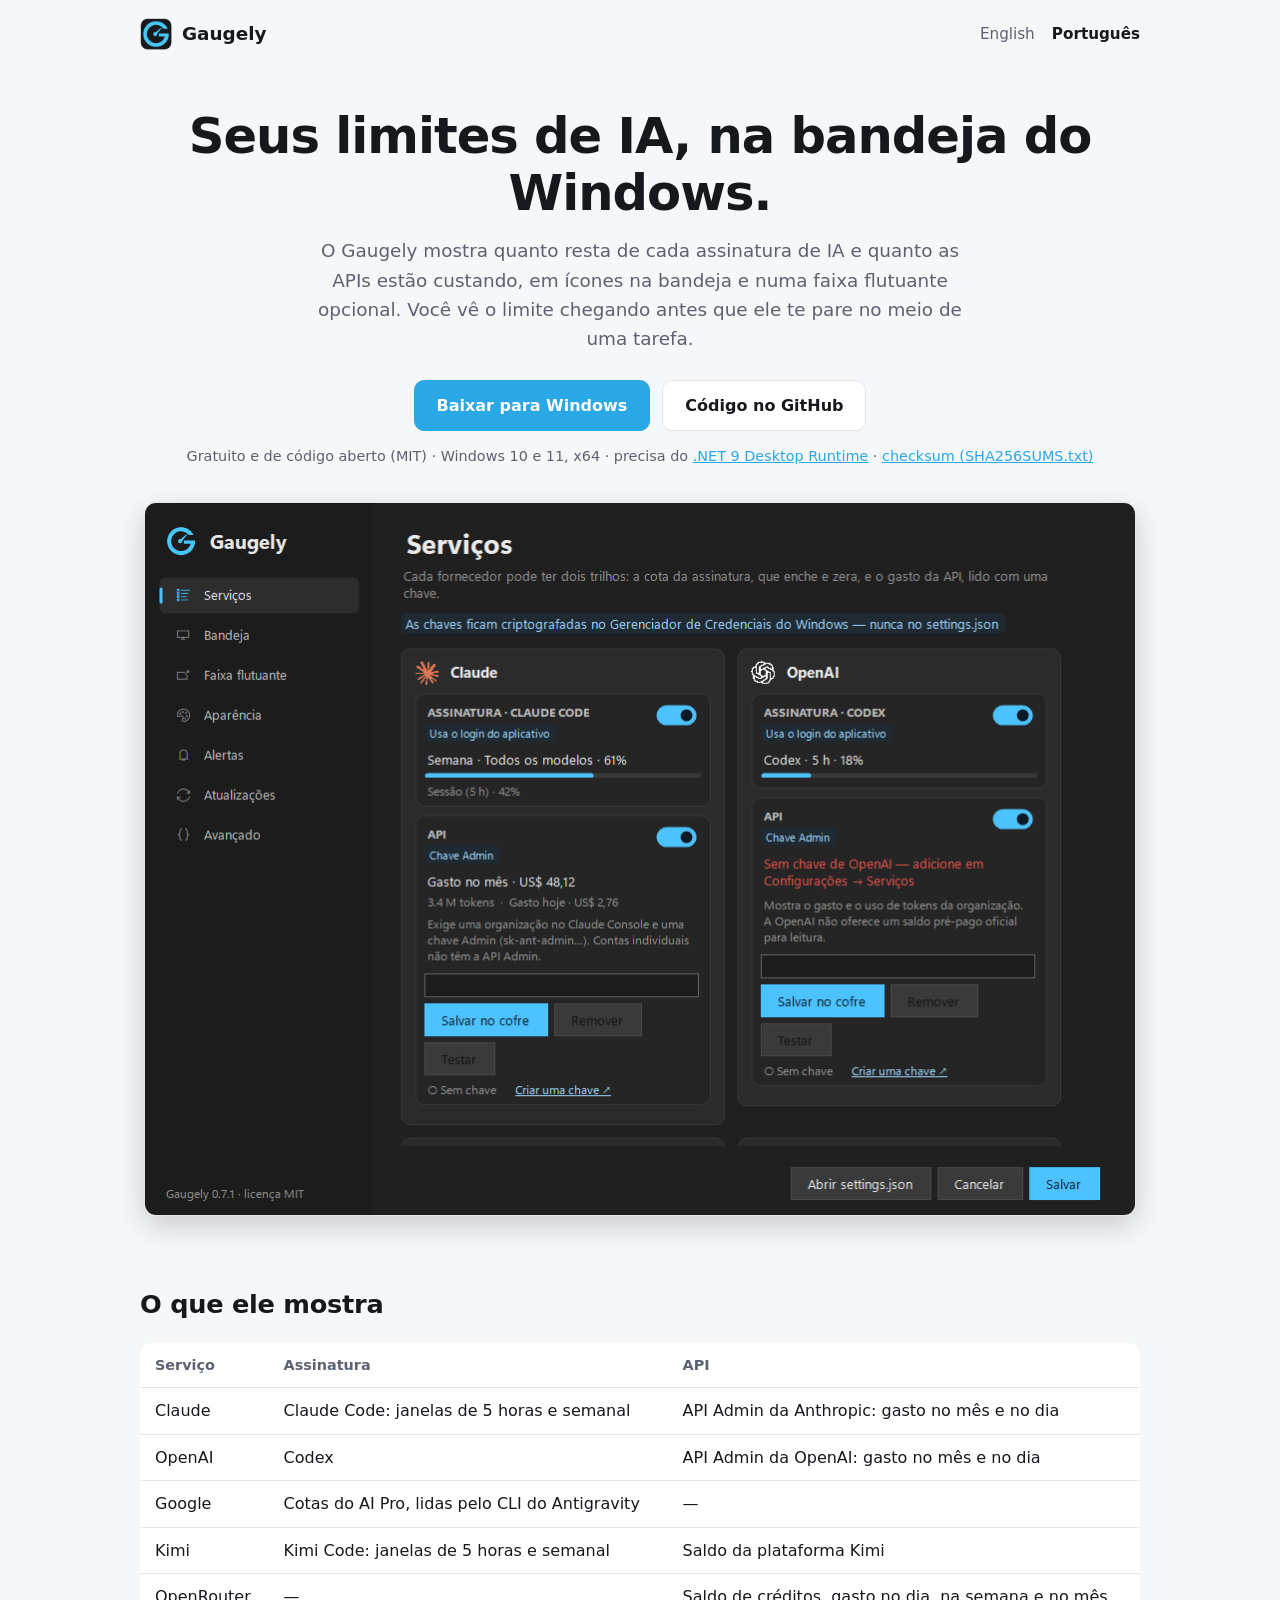
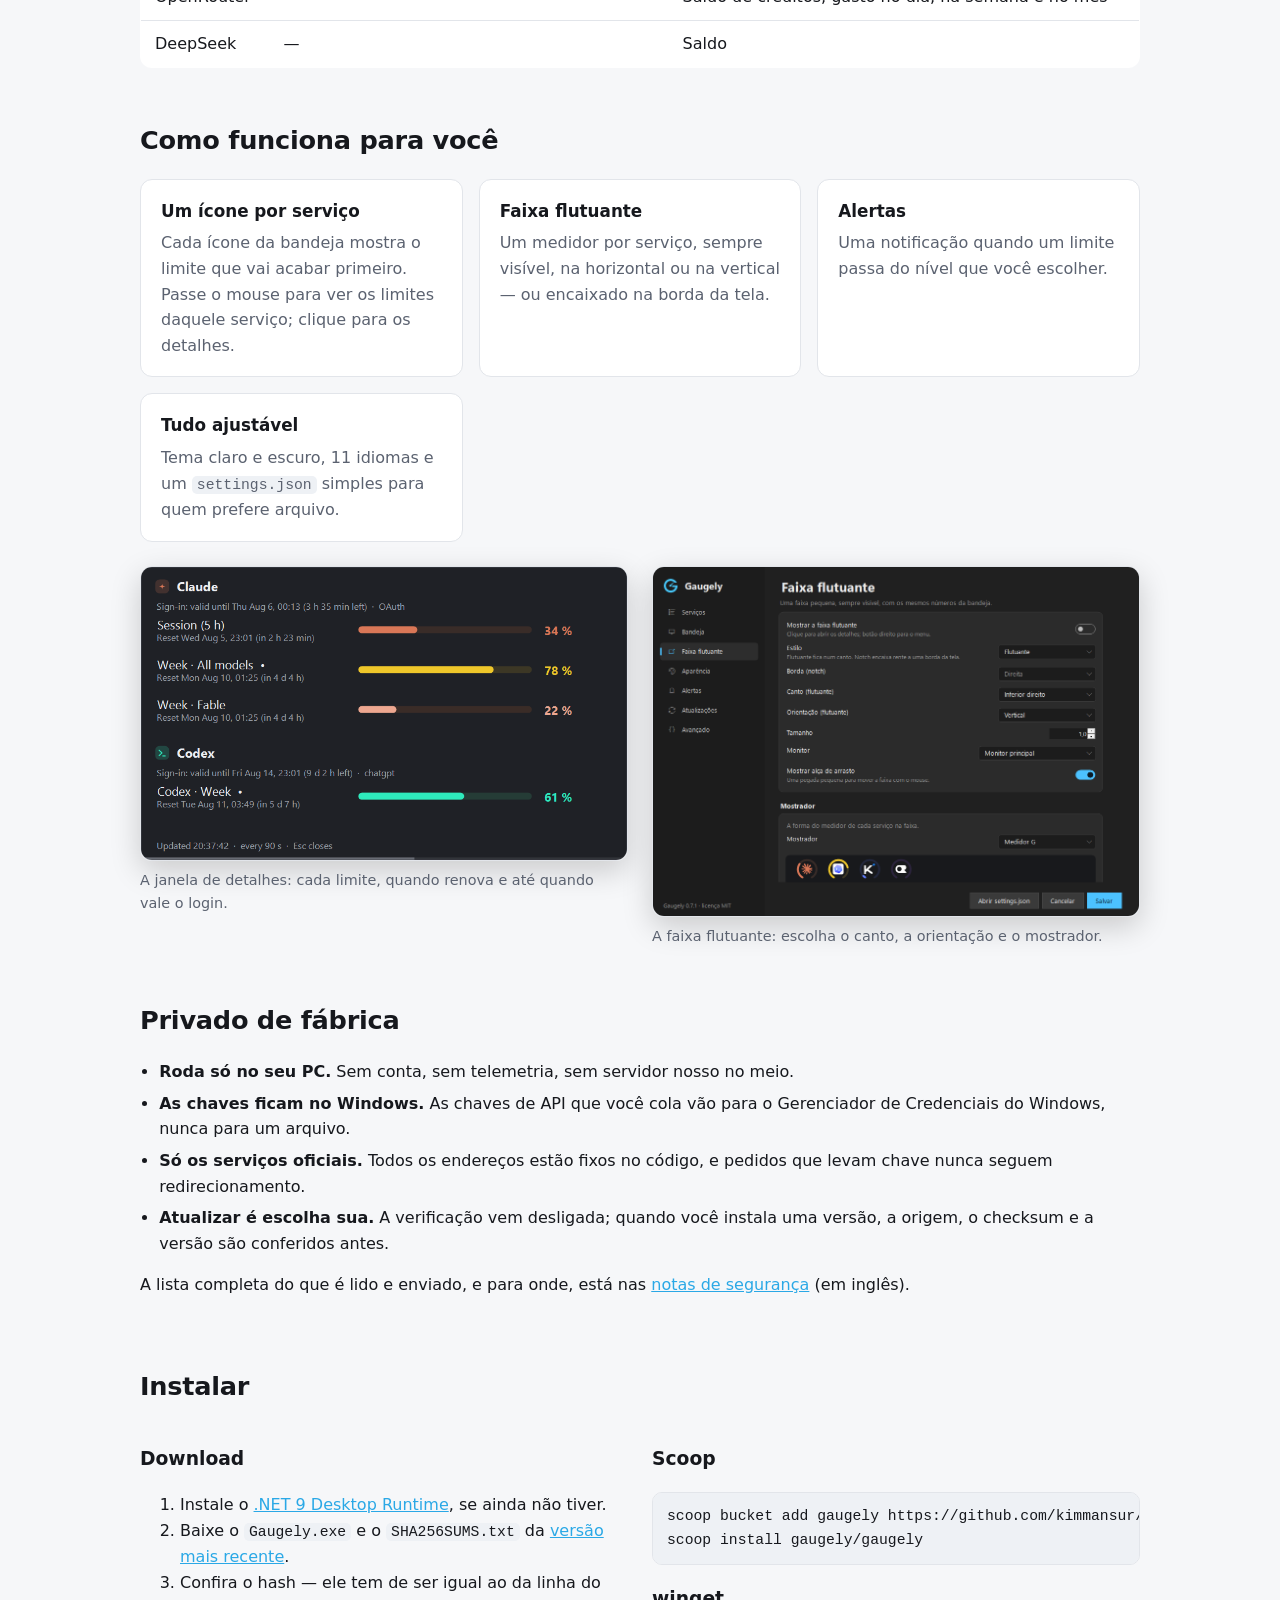
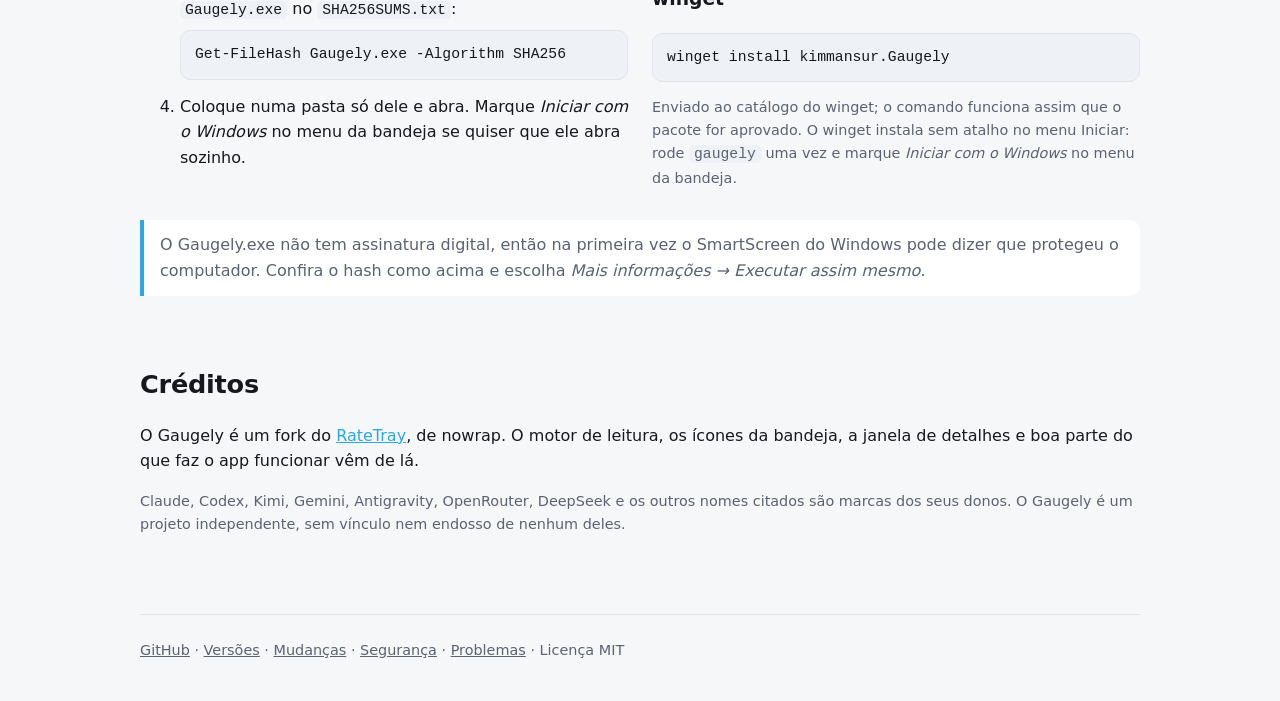
==== site/pt/index.html @ e172b6eb "Project site for GitHub Pages and a Scoop bucket" ====
<!doctype html>
<html lang="pt-BR">
<head>
  <meta charset="utf-8">
  <meta name="viewport" content="width=device-width, initial-scale=1">
  <title>Gaugely — limites de uso e gasto com IA na bandeja do Windows</title>
  <meta name="description" content="O Gaugely mostra quanto resta dos limites do Claude Code, Codex, Kimi Code e Antigravity, e quanto você gasta nas APIs da Anthropic, OpenAI, Kimi, OpenRouter e DeepSeek, na bandeja do Windows. Gratuito e de código aberto.">
  <link rel="canonical" href="https://kimmansur.github.io/gaugely/pt/">
  <link rel="alternate" hreflang="en" href="https://kimmansur.github.io/gaugely/">
  <link rel="alternate" hreflang="pt-BR" href="https://kimmansur.github.io/gaugely/pt/">
  <link rel="icon" href="../assets/img/icon.png">
  <link rel="apple-touch-icon" href="../assets/img/icon.png">
  <meta property="og:title" content="Gaugely">
  <meta property="og:description" content="Limites de uso e gasto com IA na bandeja do Windows. Gratuito e de código aberto.">
  <meta property="og:image" content="https://kimmansur.github.io/gaugely/assets/img/services.pt.png">
  <meta property="og:url" content="https://kimmansur.github.io/gaugely/pt/">
  <link rel="stylesheet" href="../assets/style.css">
</head>
<body>
  <div class="wrap">
    <header class="top">
      <a class="brand" href="./"><img src="../assets/img/icon.png" alt="" width="32" height="32">Gaugely</a>
      <nav class="lang" aria-label="Idioma">
        <a href="../" lang="en">English</a>
        <a href="./" aria-current="page" lang="pt-BR">Português</a>
      </nav>
    </header>

    <main>
      <div class="hero">
        <h1>Seus limites de IA, na bandeja do Windows.</h1>
        <p class="lead">O Gaugely mostra quanto resta de cada assinatura de IA e quanto as APIs estão custando, em ícones na bandeja e numa faixa flutuante opcional. Você vê o limite chegando antes que ele te pare no meio de uma tarefa.</p>
        <div class="actions">
          <a class="button primary" href="https://github.com/kimmansur/gaugely/releases/latest/download/Gaugely.exe">Baixar para Windows</a>
          <a class="button" href="https://github.com/kimmansur/gaugely">Código no GitHub</a>
        </div>
        <p class="fine">Gratuito e de código aberto (MIT) · Windows 10 e 11, x64 · precisa do <a href="https://dotnet.microsoft.com/download/dotnet/9.0">.NET 9 Desktop Runtime</a> · <a href="https://github.com/kimmansur/gaugely/releases/latest/download/SHA256SUMS.txt">checksum (SHA256SUMS.txt)</a></p>
        <div class="shot">
          <img src="../assets/img/services.pt.png" width="992" height="713" alt="Janela de ajustes do Gaugely, página Serviços: cartões do Claude e da OpenAI, cada um com a trilha da assinatura e a da API">
        </div>
      </div>

      <section aria-labelledby="o-que">
        <h2 id="o-que">O que ele mostra</h2>
        <div class="table-wrap">
        <table>
          <thead><tr><th scope="col">Serviço</th><th scope="col">Assinatura</th><th scope="col">API</th></tr></thead>
          <tbody>
            <tr><td>Claude</td><td>Claude Code: janelas de 5 horas e semanal</td><td>API Admin da Anthropic: gasto no mês e no dia</td></tr>
            <tr><td>OpenAI</td><td>Codex</td><td>API Admin da OpenAI: gasto no mês e no dia</td></tr>
            <tr><td>Google</td><td>Cotas do AI Pro, lidas pelo CLI do Antigravity</td><td>—</td></tr>
            <tr><td>Kimi</td><td>Kimi Code: janelas de 5 horas e semanal</td><td>Saldo da plataforma Kimi</td></tr>
            <tr><td>OpenRouter</td><td>—</td><td>Saldo de créditos, gasto no dia, na semana e no mês</td></tr>
            <tr><td>DeepSeek</td><td>—</td><td>Saldo</td></tr>
          </tbody>
        </table>
        </div>
      </section>

      <section aria-labelledby="como">
        <h2 id="como">Como funciona para você</h2>
        <div class="grid">
          <div class="card"><h3>Um ícone por serviço</h3><p>Cada ícone da bandeja mostra o limite que vai acabar primeiro. Passe o mouse para ver os limites daquele serviço; clique para os detalhes.</p></div>
          <div class="card"><h3>Faixa flutuante</h3><p>Um medidor por serviço, sempre visível, na horizontal ou na vertical — ou encaixado na borda da tela.</p></div>
          <div class="card"><h3>Alertas</h3><p>Uma notificação quando um limite passa do nível que você escolher.</p></div>
          <div class="card"><h3>Tudo ajustável</h3><p>Tema claro e escuro, 11 idiomas e um <code>settings.json</code> simples para quem prefere arquivo.</p></div>
        </div>
        <div class="two" style="margin-top:24px">
          <figure>
            <img src="../assets/img/details.png" width="840" height="507" alt="Janela de detalhes com os limites de sessão e semanal do Claude e o semanal do Codex, em barras com porcentagem e horário de renovação" loading="lazy">
            <figcaption>A janela de detalhes: cada limite, quando renova e até quando vale o login.</figcaption>
          </figure>
          <figure>
            <img src="../assets/img/widget.pt.png" width="992" height="713" alt="Janela de ajustes, página da faixa flutuante, com estilo, canto, orientação e mostrador" loading="lazy">
            <figcaption>A faixa flutuante: escolha o canto, a orientação e o mostrador.</figcaption>
          </figure>
        </div>
      </section>

      <section aria-labelledby="privacidade">
        <h2 id="privacidade">Privado de fábrica</h2>
        <ul class="checks">
          <li><strong>Roda só no seu PC.</strong> Sem conta, sem telemetria, sem servidor nosso no meio.</li>
          <li><strong>As chaves ficam no Windows.</strong> As chaves de API que você cola vão para o Gerenciador de Credenciais do Windows, nunca para um arquivo.</li>
          <li><strong>Só os serviços oficiais.</strong> Todos os endereços estão fixos no código, e pedidos que levam chave nunca seguem redirecionamento.</li>
          <li><strong>Atualizar é escolha sua.</strong> A verificação vem desligada; quando você instala uma versão, a origem, o checksum e a versão são conferidos antes.</li>
        </ul>
        <p>A lista completa do que é lido e enviado, e para onde, está nas <a href="https://github.com/kimmansur/gaugely/blob/main/SECURITY.md">notas de segurança</a> (em inglês).</p>
      </section>

      <section aria-labelledby="instalar">
        <h2 id="instalar">Instalar</h2>
        <div class="two">
          <div>
            <h3>Download</h3>
            <ol>
              <li>Instale o <a href="https://dotnet.microsoft.com/download/dotnet/9.0">.NET 9 Desktop Runtime</a>, se ainda não tiver.</li>
              <li>Baixe o <code>Gaugely.exe</code> e o <code>SHA256SUMS.txt</code> da <a href="https://github.com/kimmansur/gaugely/releases/latest">versão mais recente</a>.</li>
              <li>Confira o hash — ele tem de ser igual ao da linha do <code>Gaugely.exe</code> no <code>SHA256SUMS.txt</code>:
                <pre><code>Get-FileHash Gaugely.exe -Algorithm SHA256</code></pre></li>
              <li>Coloque numa pasta só dele e abra. Marque <em>Iniciar com o Windows</em> no menu da bandeja se quiser que ele abra sozinho.</li>
            </ol>
          </div>
          <div>
            <h3>Scoop</h3>
            <pre><code>scoop bucket add gaugely https://github.com/kimmansur/gaugely
scoop install gaugely/gaugely</code></pre>
            <h3>winget</h3>
            <pre><code>winget install kimmansur.Gaugely</code></pre>
            <p class="fine">Enviado ao catálogo do winget; o comando funciona assim que o pacote for aprovado. O winget instala sem atalho no menu Iniciar: rode <code>gaugely</code> uma vez e marque <em>Iniciar com o Windows</em> no menu da bandeja.</p>
          </div>
        </div>
        <p class="note">O Gaugely.exe não tem assinatura digital, então na primeira vez o SmartScreen do Windows pode dizer que protegeu o computador. Confira o hash como acima e escolha <em>Mais informações → Executar assim mesmo</em>.</p>
      </section>

      <section aria-labelledby="creditos">
        <h2 id="creditos">Créditos</h2>
        <p>O Gaugely é um fork do <a href="https://github.com/nowrap/rate-tray">RateTray</a>, de nowrap. O motor de leitura, os ícones da bandeja, a janela de detalhes e boa parte do que faz o app funcionar vêm de lá.</p>
        <p class="fine">Claude, Codex, Kimi, Gemini, Antigravity, OpenRouter, DeepSeek e os outros nomes citados são marcas dos seus donos. O Gaugely é um projeto independente, sem vínculo nem endosso de nenhum deles.</p>
      </section>
    </main>

    <footer>
      <a href="https://github.com/kimmansur/gaugely">GitHub</a> ·
      <a href="https://github.com/kimmansur/gaugely/releases">Versões</a> ·
      <a href="https://github.com/kimmansur/gaugely/blob/main/CHANGELOG.md">Mudanças</a> ·
      <a href="https://github.com/kimmansur/gaugely/blob/main/SECURITY.md">Segurança</a> ·
      <a href="https://github.com/kimmansur/gaugely/issues">Problemas</a> ·
      Licença MIT
    </footer>
  </div>
</body>
</html>
---- site/assets/style.css ----
:root {
  --bg: #f6f7f9;
  --surface: #ffffff;
  --text: #16181d;
  --muted: #5b6270;
  --line: #e2e5ea;
  --accent: #2aa8e6;
  --accent-ink: #ffffff;
  --code-bg: #eef1f5;
  color-scheme: light dark;
}

@media (prefers-color-scheme: dark) {
  :root {
    --bg: #15171b;
    --surface: #1e2126;
    --text: #e9ebef;
    --muted: #a3a9b5;
    --line: #2d3138;
    --accent: #45b8f2;
    --accent-ink: #0b1620;
    --code-bg: #262a31;
  }
}

* { box-sizing: border-box; }

html { -webkit-text-size-adjust: 100%; }

body {
  margin: 0;
  font: 16px/1.6 "Segoe UI", system-ui, -apple-system, "Helvetica Neue", Arial, sans-serif;
  background: var(--bg);
  color: var(--text);
}

a { color: var(--accent); }
a:focus-visible, .button:focus-visible { outline: 3px solid var(--accent); outline-offset: 3px; }

.wrap { max-width: 1040px; margin: 0 auto; padding: 0 20px; }

header.top {
  display: flex;
  align-items: center;
  justify-content: space-between;
  padding: 18px 0;
}

.brand { display: flex; align-items: center; gap: 10px; font-weight: 700; font-size: 1.15rem; color: var(--text); text-decoration: none; }
.brand img { width: 32px; height: 32px; border-radius: 8px; }

nav.lang a { color: var(--muted); text-decoration: none; margin-left: 12px; font-size: .95rem; }
nav.lang a[aria-current="page"] { color: var(--text); font-weight: 600; }

.hero { padding: 40px 0 24px; text-align: center; }
.hero h1 { font-size: clamp(2rem, 5vw, 3.1rem); line-height: 1.15; margin: 0 0 14px; letter-spacing: -.02em; }
.hero p.lead { font-size: 1.15rem; color: var(--muted); max-width: 680px; margin: 0 auto 26px; }

.actions { display: flex; gap: 12px; justify-content: center; flex-wrap: wrap; }

.button {
  display: inline-block;
  padding: 12px 22px;
  border-radius: 10px;
  font-weight: 600;
  text-decoration: none;
  border: 1px solid var(--line);
  color: var(--text);
  background: var(--surface);
}
.button.primary { background: var(--accent); border-color: var(--accent); color: var(--accent-ink); }

.fine { color: var(--muted); font-size: .9rem; margin-top: 14px; }

.shot { margin: 34px auto 0; max-width: 992px; }
.shot img, figure img { width: 100%; height: auto; border-radius: 12px; border: 1px solid var(--line); box-shadow: 0 10px 30px rgba(0,0,0,.18); display: block; }

section { padding: 44px 0 8px; }
section h2 { font-size: 1.6rem; margin: 0 0 18px; letter-spacing: -.01em; }

.grid { display: grid; grid-template-columns: repeat(auto-fit, minmax(240px, 1fr)); gap: 16px; }
.card { background: var(--surface); border: 1px solid var(--line); border-radius: 12px; padding: 18px 20px; }
.card h3 { margin: 0 0 6px; font-size: 1.05rem; }
.card p { margin: 0; color: var(--muted); }

table { width: 100%; border-collapse: collapse; background: var(--surface); border: 1px solid var(--line); border-radius: 12px; overflow: hidden; }
th, td { text-align: left; padding: 10px 14px; border-bottom: 1px solid var(--line); vertical-align: top; }
th { font-size: .9rem; color: var(--muted); font-weight: 600; }
tr:last-child td { border-bottom: 0; }

.two { display: grid; grid-template-columns: 1fr 1fr; gap: 24px; align-items: start; }
@media (max-width: 760px) { .two { grid-template-columns: 1fr; } }

figure { margin: 0; }
figcaption { color: var(--muted); font-size: .9rem; margin-top: 8px; }

pre, code { font-family: "Cascadia Code", Consolas, "SFMono-Regular", monospace; font-size: .92rem; }
pre { background: var(--code-bg); border: 1px solid var(--line); border-radius: 10px; padding: 12px 14px; overflow-x: auto; margin: 8px 0 14px; }
code { background: var(--code-bg); padding: 1px 5px; border-radius: 5px; }
pre code { background: none; padding: 0; }

ul.checks { padding-left: 1.2rem; }
ul.checks li { margin: 6px 0; }

.note { border-left: 4px solid var(--accent); background: var(--surface); padding: 12px 16px; border-radius: 0 10px 10px 0; color: var(--muted); }

footer { border-top: 1px solid var(--line); margin-top: 56px; padding: 24px 0 40px; color: var(--muted); font-size: .9rem; }
footer a { color: var(--muted); }

/* Grid and flex children default to min-width: auto, so one long code line would widen the page on a phone. */
.two > *, .grid > * { min-width: 0; }
.table-wrap { overflow-x: auto; }
img { max-width: 100%; }
@media (max-width: 520px) {
  th, td { padding: 8px 10px; font-size: .92rem; }
  .button { width: 100%; text-align: center; }
}
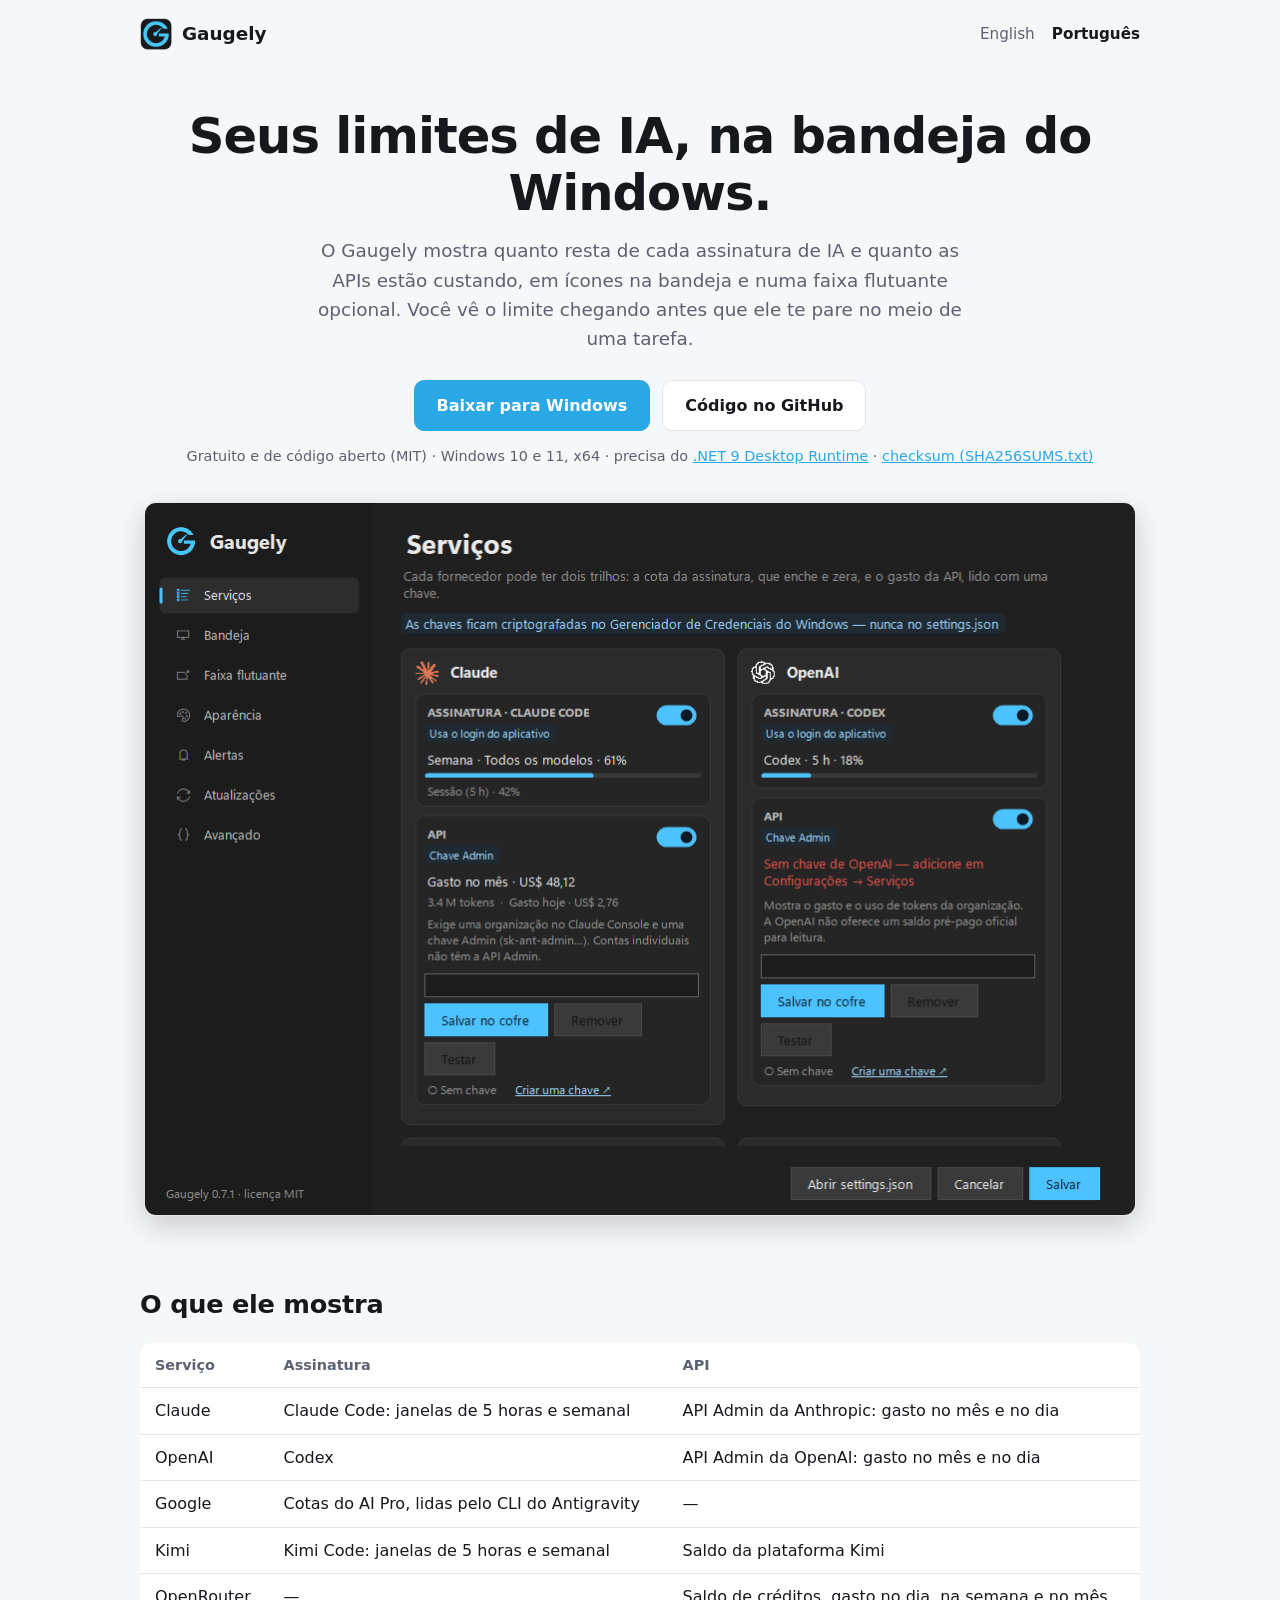
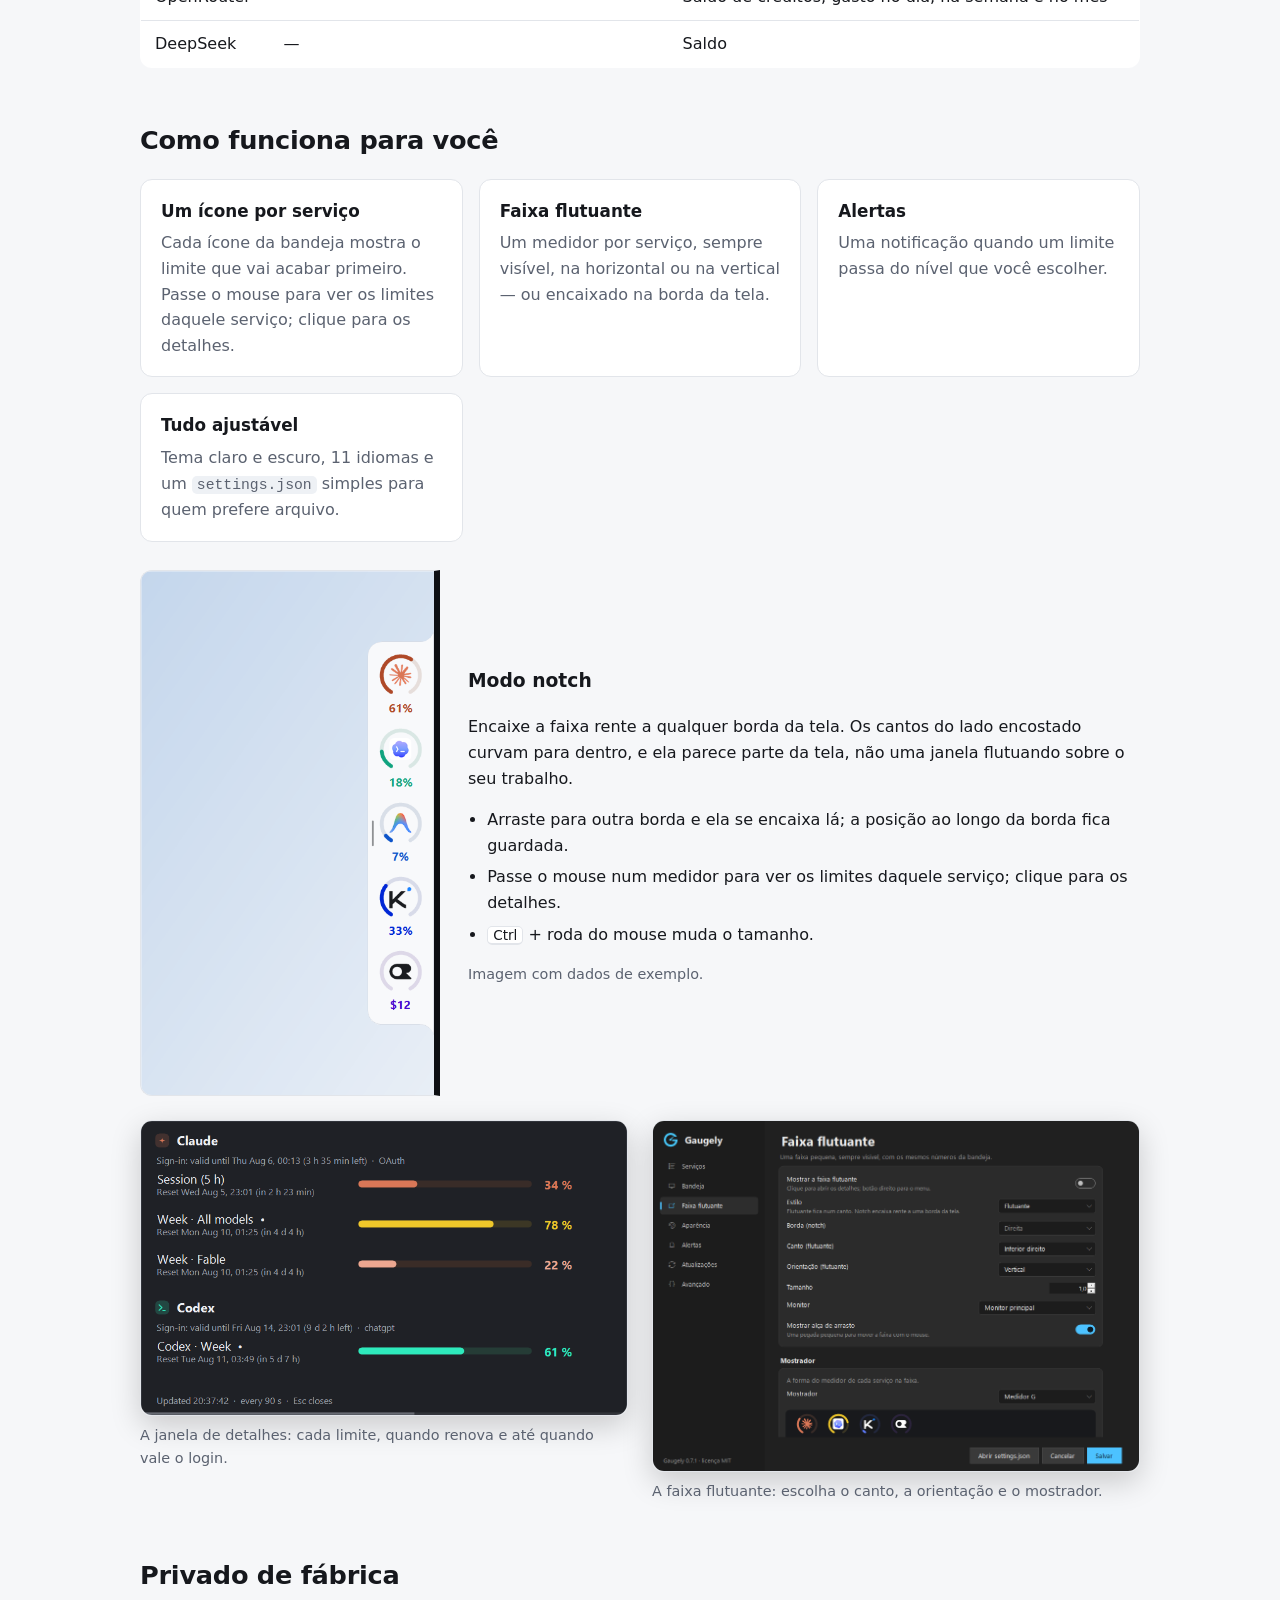
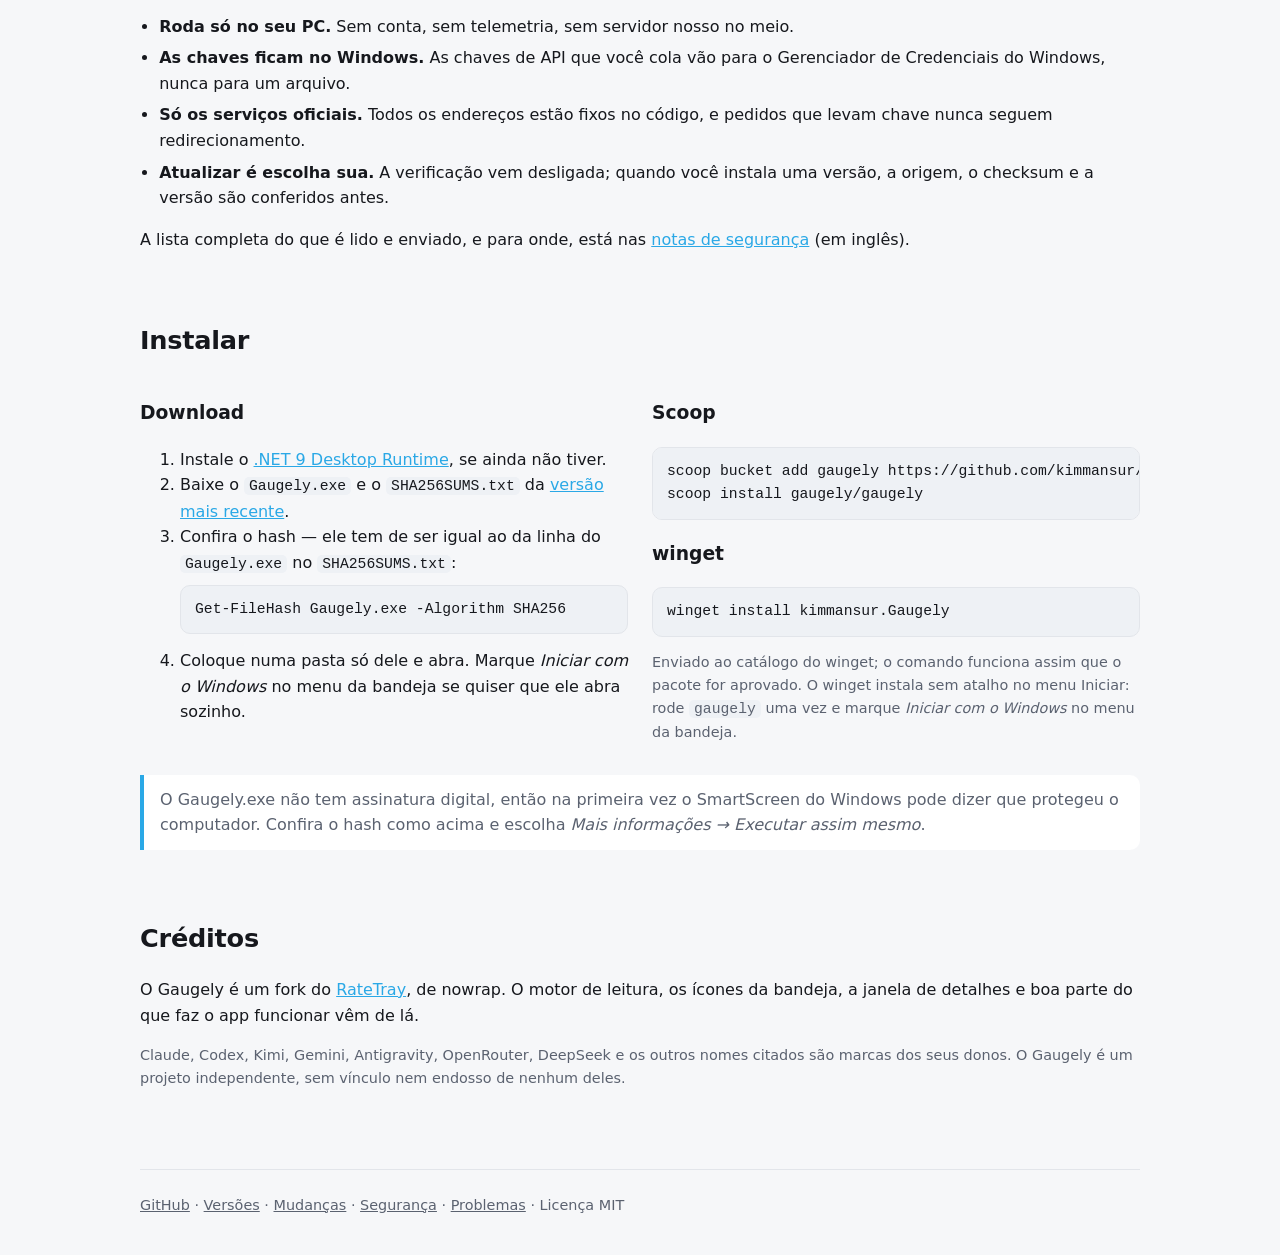
==== commit a4362037: "Site: notch mode section; --render-widget draws the strip with sample data" ====
--- a/site/pt/index.html
+++ b/site/pt/index.html
@@ -65,6 +65,22 @@
           <div class="card"><h3>Alertas</h3><p>Uma notificação quando um limite passa do nível que você escolher.</p></div>
           <div class="card"><h3>Tudo ajustável</h3><p>Tema claro e escuro, 11 idiomas e um <code>settings.json</code> simples para quem prefere arquivo.</p></div>
         </div>
+        <div class="notch">
+          <picture>
+            <source srcset="../assets/img/notch-dark.png" media="(prefers-color-scheme: dark)">
+            <img src="../assets/img/notch-light.png" width="466" height="834" alt="A faixa no modo notch, encaixada rente à borda direita da tela, com os cantos do lado encostado curvados para dentro, um medidor para Claude, Codex, Antigravity, Kimi e OpenRouter" loading="lazy">
+          </picture>
+          <div>
+            <h3>Modo notch</h3>
+            <p>Encaixe a faixa rente a qualquer borda da tela. Os cantos do lado encostado curvam para dentro, e ela parece parte da tela, não uma janela flutuando sobre o seu trabalho.</p>
+            <ul class="checks">
+              <li>Arraste para outra borda e ela se encaixa lá; a posição ao longo da borda fica guardada.</li>
+              <li>Passe o mouse num medidor para ver os limites daquele serviço; clique para os detalhes.</li>
+              <li><kbd>Ctrl</kbd> + roda do mouse muda o tamanho.</li>
+            </ul>
+            <p class="fine">Imagem com dados de exemplo.</p>
+          </div>
+        </div>
         <div class="two" style="margin-top:24px">
           <figure>
             <img src="../assets/img/details.png" width="840" height="507" alt="Janela de detalhes com os limites de sessão e semanal do Claude e o semanal do Codex, em barras com porcentagem e horário de renovação" loading="lazy">
--- a/site/assets/style.css
+++ b/site/assets/style.css
@@ -115,3 +115,10 @@
   th, td { padding: 8px 10px; font-size: .92rem; }
   .button { width: 100%; text-align: center; }
 }
+
+.notch { display: grid; grid-template-columns: minmax(0, 300px) 1fr; gap: 28px; align-items: center; margin-top: 28px; }
+/* The right side of the picture is the screen edge: square, with a bezel, not a rounded card. */
+.notch img { width: 100%; height: auto; border-radius: 12px 0 0 12px; border: 1px solid var(--line); border-right: 6px solid #0d0f13; display: block; }
+.notch h3 { margin-top: 0; }
+kbd { font-family: inherit; font-size: .85em; border: 1px solid var(--line); border-bottom-width: 2px; border-radius: 5px; padding: 0 5px; background: var(--surface); }
+@media (max-width: 640px) { .notch { grid-template-columns: 1fr; } .notch picture { max-width: 260px; margin: 0 auto; } }
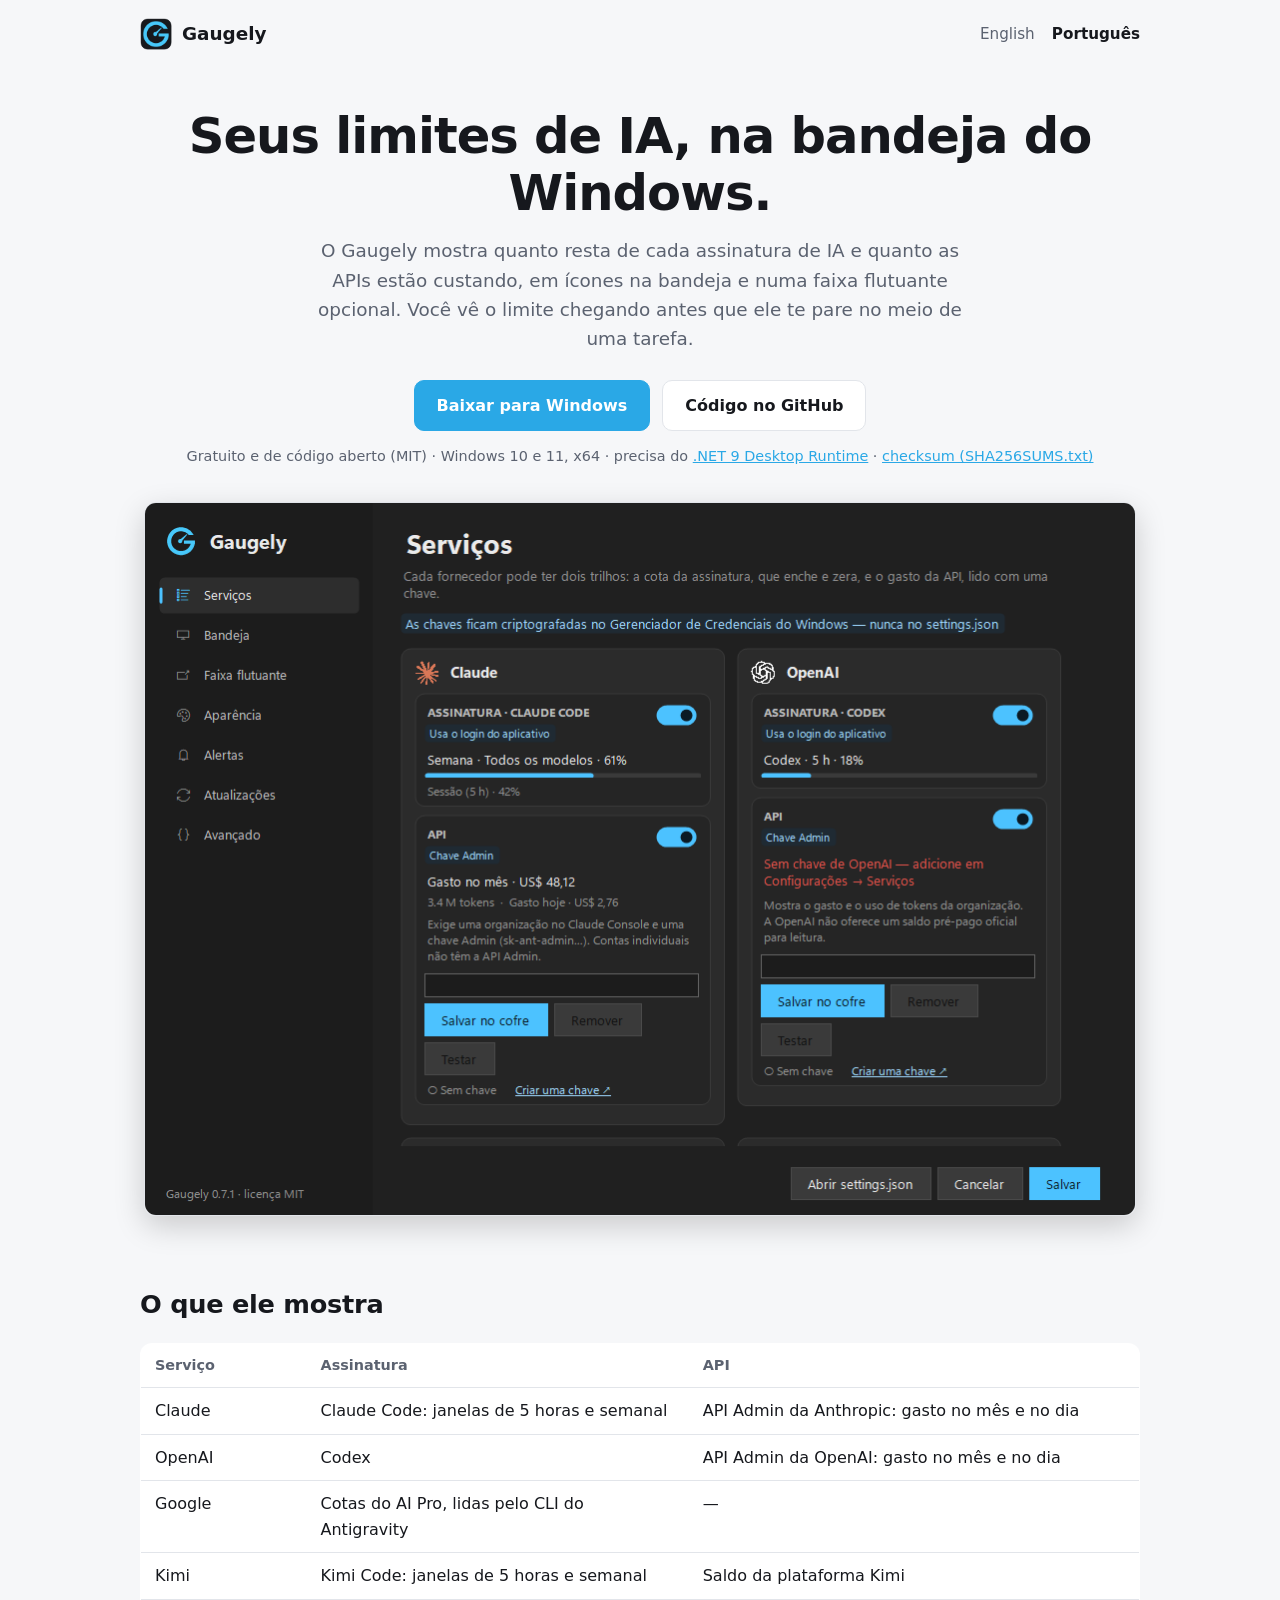
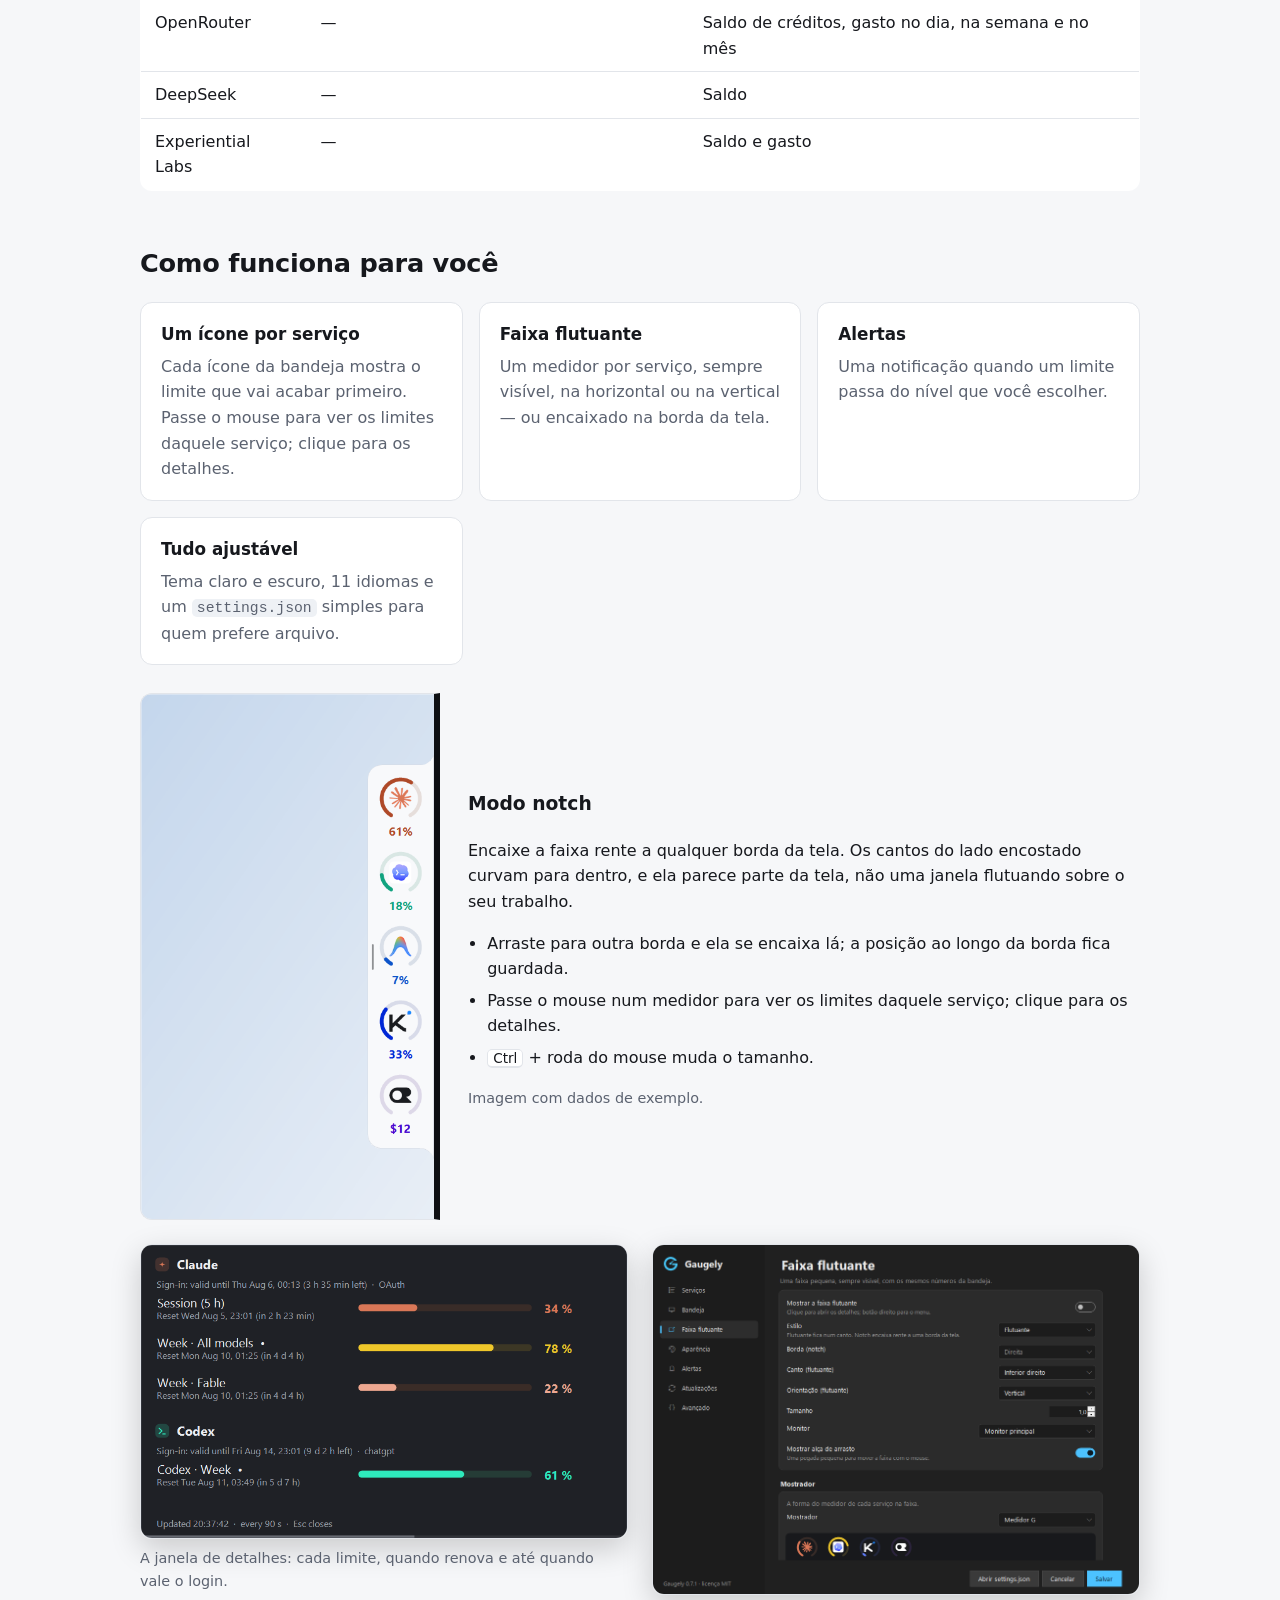
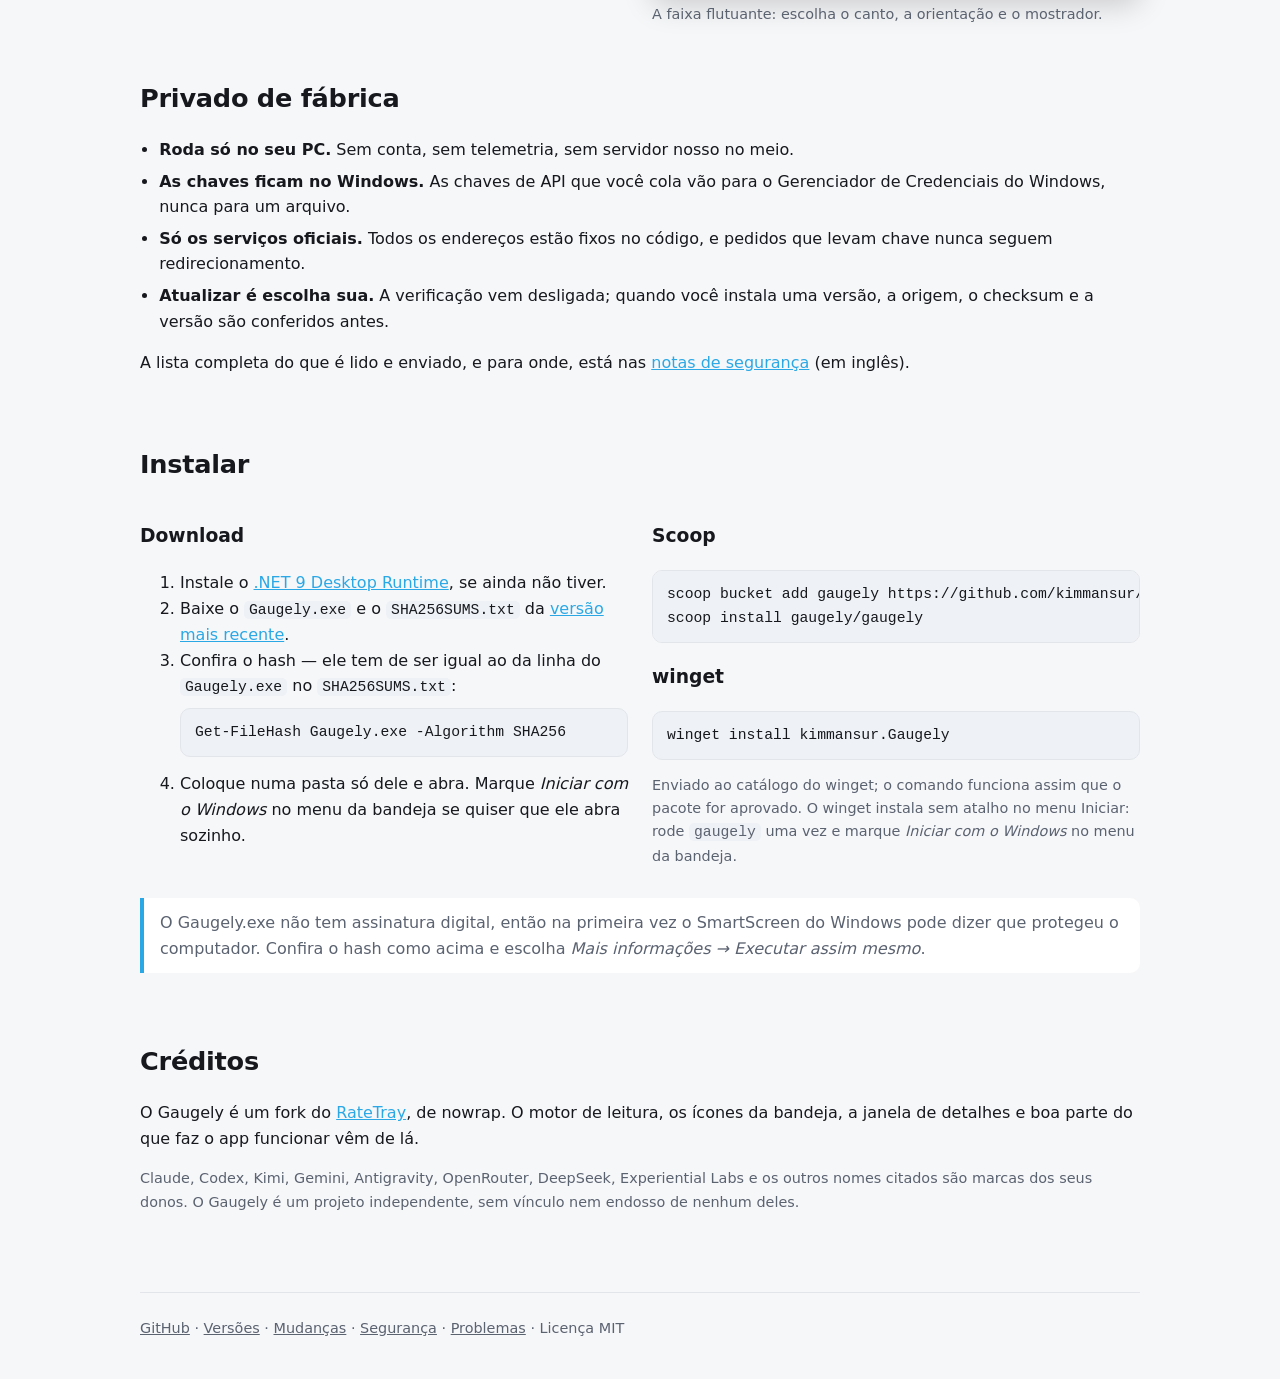
==== commit 445de8d2: "Experiential: never show spend in place of a failed balance; list the service in the public docs" ====
--- a/site/pt/index.html
+++ b/site/pt/index.html
@@ -4,7 +4,7 @@
   <meta charset="utf-8">
   <meta name="viewport" content="width=device-width, initial-scale=1">
   <title>Gaugely — limites de uso e gasto com IA na bandeja do Windows</title>
-  <meta name="description" content="O Gaugely mostra quanto resta dos limites do Claude Code, Codex, Kimi Code e Antigravity, e quanto você gasta nas APIs da Anthropic, OpenAI, Kimi, OpenRouter e DeepSeek, na bandeja do Windows. Gratuito e de código aberto.">
+  <meta name="description" content="O Gaugely mostra quanto resta dos limites do Claude Code, Codex, Kimi Code e Antigravity, e quanto você gasta nas APIs da Anthropic, OpenAI, Kimi, OpenRouter, DeepSeek e Experiential Labs, na bandeja do Windows. Gratuito e de código aberto.">
   <link rel="canonical" href="https://kimmansur.github.io/gaugely/pt/">
   <link rel="alternate" hreflang="en" href="https://kimmansur.github.io/gaugely/">
   <link rel="alternate" hreflang="pt-BR" href="https://kimmansur.github.io/gaugely/pt/">
@@ -52,6 +52,7 @@
             <tr><td>Kimi</td><td>Kimi Code: janelas de 5 horas e semanal</td><td>Saldo da plataforma Kimi</td></tr>
             <tr><td>OpenRouter</td><td>—</td><td>Saldo de créditos, gasto no dia, na semana e no mês</td></tr>
             <tr><td>DeepSeek</td><td>—</td><td>Saldo</td></tr>
+            <tr><td>Experiential Labs</td><td>—</td><td>Saldo e gasto</td></tr>
           </tbody>
         </table>
         </div>
@@ -132,7 +133,7 @@
       <section aria-labelledby="creditos">
         <h2 id="creditos">Créditos</h2>
         <p>O Gaugely é um fork do <a href="https://github.com/nowrap/rate-tray">RateTray</a>, de nowrap. O motor de leitura, os ícones da bandeja, a janela de detalhes e boa parte do que faz o app funcionar vêm de lá.</p>
-        <p class="fine">Claude, Codex, Kimi, Gemini, Antigravity, OpenRouter, DeepSeek e os outros nomes citados são marcas dos seus donos. O Gaugely é um projeto independente, sem vínculo nem endosso de nenhum deles.</p>
+        <p class="fine">Claude, Codex, Kimi, Gemini, Antigravity, OpenRouter, DeepSeek, Experiential Labs e os outros nomes citados são marcas dos seus donos. O Gaugely é um projeto independente, sem vínculo nem endosso de nenhum deles.</p>
       </section>
     </main>
 
